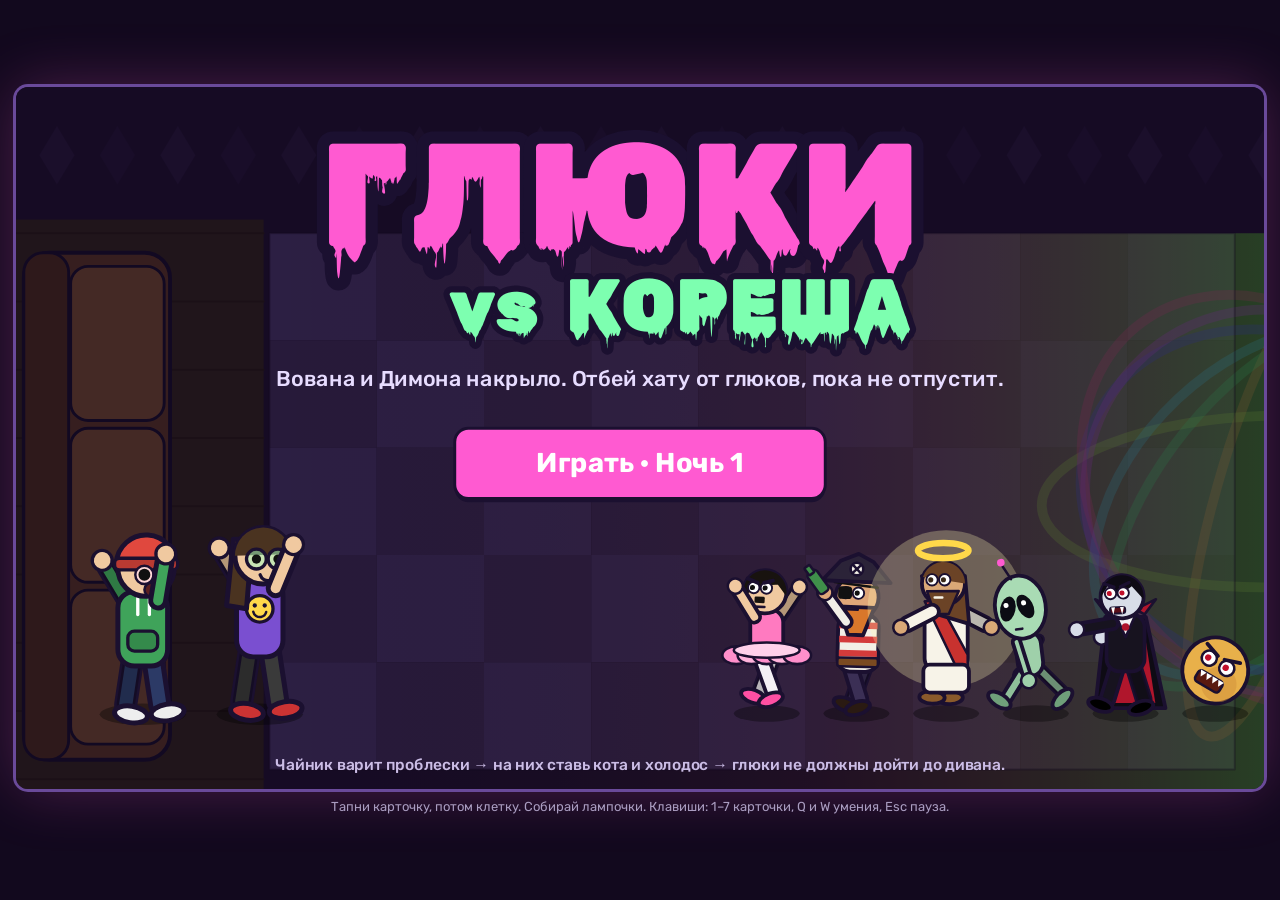
==== index.html @ f99352d5 "Add «Глюки vs Кореша»: 2D lane-defense browser game Canvas game with no dependencies: 7 defenders, 7" ====
<!DOCTYPE html>
<html lang="ru">
<head>
<meta charset="utf-8">
<meta name="viewport" content="width=device-width, initial-scale=1, viewport-fit=cover">
<title>Глюки vs Кореша</title>
<link rel="stylesheet" href="https://fonts.googleapis.com/css2?family=Rubik:wght@500;600;700&family=Rubik+Wet+Paint&display=swap">
<link rel="stylesheet" href="style.css">
</head>
<body>
<canvas id="game" width="1280" height="720" aria-label="Игра Глюки vs Кореша"></canvas>
<p class="hint rotate">Поверни телефон горизонтально — так удобнее.</p>
<p class="hint">Тапни карточку, потом клетку. Собирай лампочки. Клавиши: 1–7 карточки, Q и W умения, Esc пауза.</p>
<script src="game.js"></script>
</body>
</html>
---- style.css ----
/* Одна тёмная сцена: игра сознательно в одном виде, без светлой темы. */
:root {
  --bg: #12091e;
  --panel: #241536;
  --fg: #e7dcff;
  --muted: #a99cc0;
  --accent: #ff5ad1;
  --font-display: "Rubik Wet Paint", Impact, "Arial Black", sans-serif;
  --font-body: Rubik, "Segoe UI", Roboto, Arial, sans-serif;
  color-scheme: dark;
}
html, body { height: 100%; }
body {
  margin: 0;
  background: var(--bg);
  color: var(--fg);
  font-family: var(--font-body);
  display: flex;
  flex-direction: column;
  align-items: center;
  justify-content: center;
  gap: 10px;
  padding-block: 8px;
  padding-left: max(16px, env(safe-area-inset-left, 0px));
  padding-right: max(16px, env(safe-area-inset-right, 0px));
  box-sizing: border-box;
  overflow: hidden;
}
#game {
  display: block;
  width: min(100%, calc((100vh - 60px) * 16 / 9), 1280px);
  max-width: 100%;
  aspect-ratio: 16 / 9;
  border-radius: 12px;
  background: var(--panel);
  box-shadow: 0 0 0 3px #6a4a9a, 0 0 60px rgba(255, 90, 209, .25);
  touch-action: none;
  user-select: none;
  -webkit-user-select: none;
  cursor: pointer;
}
.hint { margin: 0; font-size: 13px; color: var(--muted); text-align: center; text-wrap: balance; }
.rotate { display: none; color: var(--accent); font-weight: 700; }
@media (orientation: portrait) and (max-width: 700px) { .rotate { display: block; } }
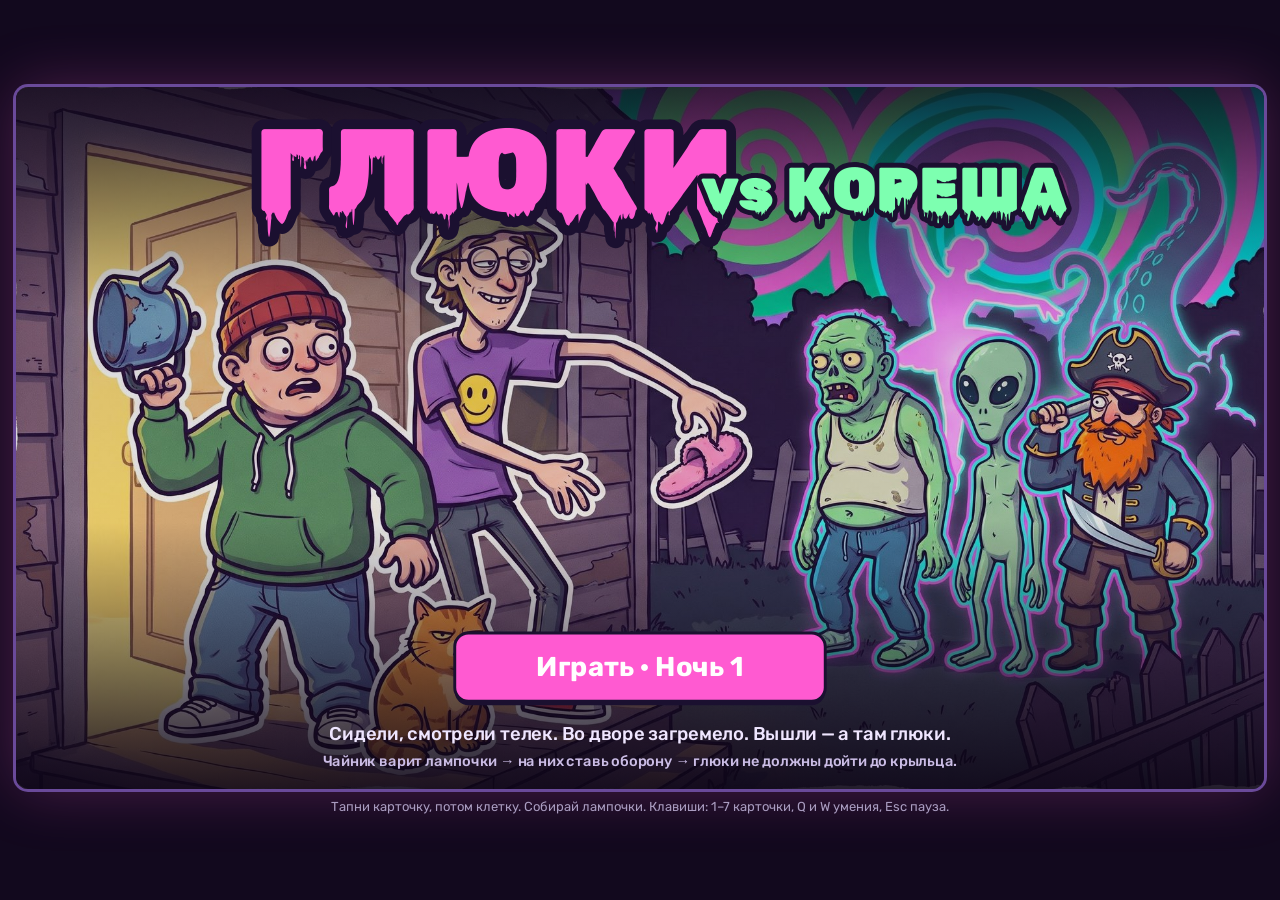
==== commit d1299f2b: "Bone puppets cut from assembled figures, phone layout, visual polish - tools/puppets.py: nearest-bon" ====
--- a/index.html
+++ b/index.html
@@ -2,15 +2,19 @@
 <html lang="ru">
 <head>
 <meta charset="utf-8">
-<meta name="viewport" content="width=device-width, initial-scale=1, viewport-fit=cover">
+<meta name="viewport" content="width=device-width, initial-scale=1, maximum-scale=1, user-scalable=no, viewport-fit=cover">
+<meta name="theme-color" content="#12091e">
+<meta name="apple-mobile-web-app-capable" content="yes">
+<meta name="mobile-web-app-capable" content="yes">
+<meta name="apple-mobile-web-app-status-bar-style" content="black-translucent">
 <title>Глюки vs Кореша</title>
 <link rel="stylesheet" href="https://fonts.googleapis.com/css2?family=Rubik:wght@500;600;700&family=Rubik+Wet+Paint&display=swap">
 <link rel="stylesheet" href="style.css">
 </head>
 <body>
 <canvas id="game" width="1280" height="720" aria-label="Игра Глюки vs Кореша"></canvas>
-<p class="hint rotate">Поверни телефон горизонтально — так удобнее.</p>
 <p class="hint">Тапни карточку, потом клетку. Собирай лампочки. Клавиши: 1–7 карточки, Q и W умения, Esc пауза.</p>
+<script src="puppet.js"></script>
 <script src="game.js"></script>
 </body>
 </html>
--- a/style.css
+++ b/style.css
@@ -28,17 +28,20 @@
 }
 #game {
   display: block;
-  width: min(100%, calc((100vh - 60px) * 16 / 9), 1280px);
   max-width: 100%;
-  aspect-ratio: 16 / 9;
   border-radius: 12px;
   background: var(--panel);
   box-shadow: 0 0 0 3px #6a4a9a, 0 0 60px rgba(255, 90, 209, .25);
   touch-action: none;
   user-select: none;
   -webkit-user-select: none;
+  -webkit-touch-callout: none;
+  -webkit-tap-highlight-color: transparent;
   cursor: pointer;
 }
+/* Телефон: игра на весь экран, подсказки под канвасом убраны. */
+body.compact { padding: 0; }
+body.compact .hint { display: none; }
+body.compact #game { box-shadow: none; }
+html, body { overscroll-behavior: none; touch-action: none; }
 .hint { margin: 0; font-size: 13px; color: var(--muted); text-align: center; text-wrap: balance; }
-.rotate { display: none; color: var(--accent); font-weight: 700; }
-@media (orientation: portrait) and (max-width: 700px) { .rotate { display: block; } }
